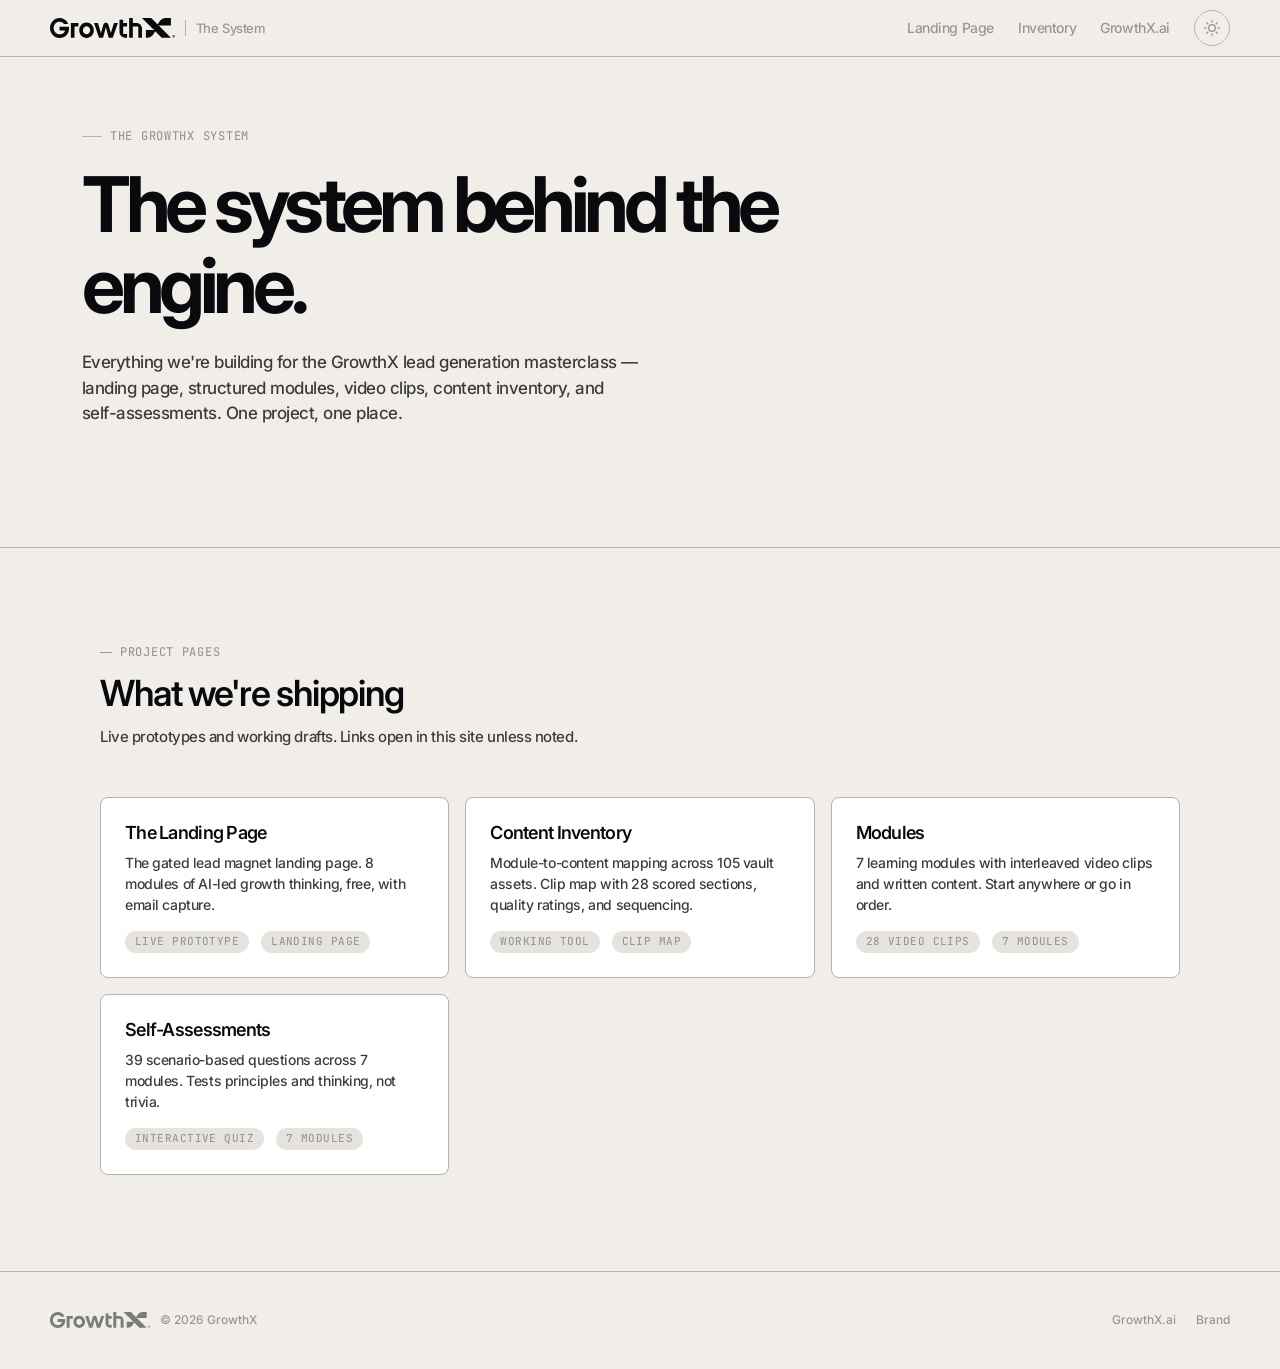
==== index.html @ 7672a111 "Redesign module pages with interleaved video flow, add modules overview - Redesign all 7 module page" ====
<!DOCTYPE html>
<html lang="en">
<head>
<meta charset="UTF-8">
<meta name="viewport" content="width=device-width, initial-scale=1.0">
<title>The GrowthX System — Project Hub</title>
<meta name="description" content="Central hub for the GrowthX lead generation masterclass: landing page, content inventory, scripts, assessments, and video clips.">
<link rel="preconnect" href="https://fonts.googleapis.com">
<link rel="preconnect" href="https://fonts.gstatic.com" crossorigin>
<link href="https://fonts.googleapis.com/css2?family=Inter:ital,opsz,wght@0,14..32,400..680;1,14..32,400..680&family=JetBrains+Mono:wght@400;500&display=swap" rel="stylesheet">
<link rel="stylesheet" href="shared.css">
<script src="theme.js"></script>
<style>:root { --font-mono: 'JetBrains Mono', 'SF Mono', ui-monospace, monospace; }</style>
</head>
<body>

<nav class="site-nav" aria-label="Primary">
  <div class="nav-inner">
    <a href="index.html" class="nav-logo" aria-current="page">
      <img src="assets/growthx-logo-dark.svg" alt="GrowthX" width="120" height="20">
      <span class="nav-logo-divider" aria-hidden="true"></span>
      <span class="nav-logo-label">The System</span>
    </a>
    <div class="nav-links">
      <a href="system/index.html">Landing Page</a>
      <a href="inventory/index.html">Inventory</a>
      <a href="https://growthx.ai" target="_blank" rel="noopener noreferrer">GrowthX.ai</a>
      <button class="theme-toggle" aria-label="Toggle dark mode">
        <svg class="icon-sun" width="16" height="16" viewBox="0 0 24 24" fill="none" stroke="currentColor" stroke-width="2" stroke-linecap="round" stroke-linejoin="round"><circle cx="12" cy="12" r="5"/><path d="M12 1v2M12 21v2M4.22 4.22l1.42 1.42M18.36 18.36l1.42 1.42M1 12h2M21 12h2M4.22 19.78l1.42-1.42M18.36 5.64l1.42-1.42"/></svg>
        <svg class="icon-moon" width="16" height="16" viewBox="0 0 24 24" fill="none" stroke="currentColor" stroke-width="2" stroke-linecap="round" stroke-linejoin="round"><path d="M21 12.79A9 9 0 1 1 11.21 3 7 7 0 0 0 21 12.79z"/></svg>
      </button>
    </div>
  </div>
</nav>

<header class="hero">
  <p class="hero-label reveal">The GrowthX System</p>
  <h1 class="reveal reveal-d1">The system behind the engine.</h1>
  <p class="hero-desc reveal reveal-d2">Everything we're building for the GrowthX lead generation masterclass — landing page, structured modules, video clips, content inventory, and self-assessments. One project, one place.</p>
</header>

<section class="section">
  <div class="section-inner">
    <p class="section-label reveal">Project pages</p>
    <h2 class="section-title reveal reveal-d1">What we're shipping</h2>
    <p class="section-desc reveal reveal-d2">Live prototypes and working drafts. Links open in this site unless noted.</p>

    <div class="content-grid">
      <a href="system/index.html" class="card reveal reveal-d1">
        <div class="card-body">
          <div class="card-title">The Landing Page</div>
          <p class="card-desc">The gated lead magnet landing page. 8 modules of AI-led growth thinking, free, with email capture.</p>
          <div class="card-meta">
            <span class="card-tag">Live Prototype</span>
            <span class="card-tag">Landing Page</span>
          </div>
        </div>
      </a>

      <a href="inventory/index.html" class="card reveal reveal-d2">
        <div class="card-body">
          <div class="card-title">Content Inventory</div>
          <p class="card-desc">Module-to-content mapping across 105 vault assets. Clip map with 28 scored sections, quality ratings, and sequencing.</p>
          <div class="card-meta">
            <span class="card-tag">Working Tool</span>
            <span class="card-tag">Clip Map</span>
          </div>
        </div>
      </a>

      <a href="modules/index.html" class="card reveal reveal-d3">
        <div class="card-body">
          <div class="card-title">Modules</div>
          <p class="card-desc">7 learning modules with interleaved video clips and written content. Start anywhere or go in order.</p>
          <div class="card-meta">
            <span class="card-tag">28 Video Clips</span>
            <span class="card-tag">7 Modules</span>
          </div>
        </div>
      </a>

      <a href="assessments/index.html" class="card reveal">
        <div class="card-body">
          <div class="card-title">Self-Assessments</div>
          <p class="card-desc">39 scenario-based questions across 7 modules. Tests principles and thinking, not trivia.</p>
          <div class="card-meta">
            <span class="card-tag">Interactive Quiz</span>
            <span class="card-tag">7 Modules</span>
          </div>
        </div>
      </a>
    </div>
  </div>
</section>

<footer class="site-footer">
  <div class="footer-inner">
    <div class="footer-brand">
      <img src="assets/growthx-logo-dark.svg" alt="GrowthX" width="100" height="16">
      <span>© 2026 GrowthX</span>
    </div>
    <div class="footer-links">
      <a href="https://growthx.ai" target="_blank" rel="noopener noreferrer">GrowthX.ai</a>
      <a href="https://growthx.ai/brand" target="_blank" rel="noopener noreferrer">Brand</a>
    </div>
  </div>
</footer>

<script>
(function () {
  var nodes = document.querySelectorAll('.reveal');
  if (!window.IntersectionObserver) {
    nodes.forEach(function (el) { el.classList.add('visible'); });
    return;
  }
  var io = new IntersectionObserver(function (entries) {
    entries.forEach(function (entry) {
      if (!entry.isIntersecting) return;
      entry.target.classList.add('visible');
      io.unobserve(entry.target);
    });
  }, { root: null, rootMargin: '0px 0px -48px 0px', threshold: 0.08 });
  nodes.forEach(function (el) { io.observe(el); });
})();
</script>
</body>
</html>
---- shared.css ----
/*
 * GrowthX Content Hub — Design System
 *
 * Built from the official GrowthX brand guidelines at growthx.ai/brand.
 * Primary typeface: Messina Sans (Inter as web fallback).
 * Palette: Burrito Beige (#F1EEE9), Metal Black (#080A0D), Karl the Fog (#E6E3DE).
 */

:root {
  /* ── Brand Palette ── */
  --background: #F1EEE9;
  --foreground: #080A0D;
  --secondary: #E6E3DE;
  --pink: #FFC3D6;
  --yellow: #FFE57B;
  --card: #FFFFFF;
  --muted: #959595;
  --border: #B3B3B3;
  --border-subtle: #D4D1CC;

  /* ── Semantic ── */
  --text-primary: var(--foreground);
  --text-secondary: #3a3a3a;
  --text-muted: var(--muted);
  --surface: var(--card);
  --surface-raised: var(--secondary);
  --clip-surface: #E6E3DE;

  /* ── Typography ── */
  --font-sans: 'Inter', -apple-system, BlinkMacSystemFont, 'Segoe UI', sans-serif;
  --font-mono: 'Geist Mono', 'JetBrains Mono', 'SF Mono', monospace;

  /* ── Spacing ── */
  --max-width: 1180px;
  --content-normal: 1080px;
  --content-inset: 720px;

  /* ── Radius ── */
  --radius: 8px;
  --radius-md: 6px;
  --radius-sm: 4px;
  --radius-pill: 60px;

  /* ── Shadows (use sparingly per brand guide) ── */
  --shadow-sm: 0 1px 2px 0 rgb(0 0 0 / 0.05);
  --shadow: 0 1px 3px 0 rgb(0 0 0 / 0.1);
}

/* ── Dark mode ── */
[data-theme="dark"] {
  --background: #080A0D;
  --foreground: #F1EEE9;
  --secondary: #1a1a1f;
  --clip-surface: #26262e;
  --card: #111114;
  --muted: #6b6b6b;
  --border: #2a2a2e;
  --border-subtle: #222226;
  --text-primary: #F1EEE9;
  --text-secondary: #b0ada8;
  --text-muted: #6b6b6b;
  --surface: #111114;
  --surface-raised: #1a1a1f;
}

[data-theme="dark"] .site-nav {
  background: rgba(8, 10, 13, 0.88);
}

[data-theme="dark"] .nav-logo img {
  filter: invert(1);
}

[data-theme="dark"] .footer-brand img {
  filter: invert(1);
}

/* ── Theme toggle ── */
.theme-toggle {
  background: none;
  border: 1px solid var(--border);
  border-radius: var(--radius-pill);
  width: 36px;
  height: 36px;
  display: flex;
  align-items: center;
  justify-content: center;
  cursor: pointer;
  color: var(--text-muted);
  transition: color 0.2s, border-color 0.2s;
  flex-shrink: 0;
  padding: 0;
}

.theme-toggle:hover {
  color: var(--text-primary);
  border-color: var(--text-muted);
}

.theme-toggle .icon-sun,
.theme-toggle .icon-moon { display: none; }

.theme-toggle .icon-sun { display: block; }
[data-theme="dark"] .theme-toggle .icon-sun { display: none; }
[data-theme="dark"] .theme-toggle .icon-moon { display: block; }

* { margin: 0; padding: 0; box-sizing: border-box; }
html { scroll-behavior: smooth; }

@media (prefers-reduced-motion: reduce) {
  *, *::before, *::after {
    animation-duration: 0.01ms !important;
    transition-duration: 0.01ms !important;
  }
}

body {
  font-family: var(--font-sans);
  background: var(--background);
  color: var(--text-primary);
  line-height: 1.4;
  font-weight: 480;
  -webkit-font-smoothing: antialiased;
  -moz-osx-font-smoothing: grayscale;
  overflow-x: hidden;
}

/* ── NAVIGATION ── */
.site-nav {
  position: fixed;
  top: 0; left: 0; right: 0;
  z-index: 100;
  padding: 0 clamp(16px, 4vw, 32px);
  background: rgba(241, 238, 233, 0.88);
  backdrop-filter: blur(20px) saturate(1.3);
  -webkit-backdrop-filter: blur(20px) saturate(1.3);
  border-bottom: 1px solid var(--border);
  transition: background 0.3s, border-color 0.3s;
}

.nav-inner {
  max-width: var(--max-width);
  margin: 0 auto;
  display: flex;
  align-items: center;
  justify-content: space-between;
  height: 56px;
}

.nav-logo {
  display: flex;
  align-items: center;
  gap: 10px;
  text-decoration: none;
  color: var(--foreground);
}

.nav-logo img {
  height: 20px;
  width: auto;
  display: block;
}

.nav-logo-divider {
  width: 1px;
  height: 16px;
  background: var(--border);
}

.nav-logo-label {
  font-size: 13px;
  font-weight: 480;
  color: var(--text-muted);
  letter-spacing: -0.03em;
}

.nav-links {
  display: flex;
  align-items: center;
  gap: 24px;
}

.nav-links a {
  font-size: 14px;
  font-weight: 480;
  color: var(--text-muted);
  text-decoration: none;
  letter-spacing: -0.03em;
  transition: color 0.2s;
}

.nav-links a:hover,
.nav-links a.active {
  color: var(--text-primary);
}

/* ── HERO ── */
.hero {
  padding: 120px clamp(16px, 4vw, 32px) 80px;
  max-width: var(--max-width);
  margin: 0 auto;
}

.hero-label {
  font-family: var(--font-mono);
  font-size: 12px;
  font-weight: 450;
  letter-spacing: 0.06em;
  text-transform: uppercase;
  color: var(--text-muted);
  margin-bottom: 20px;
  display: inline-flex;
  align-items: center;
  gap: 8px;
}

.hero-label::before {
  content: '';
  width: 20px;
  height: 1px;
  background: var(--border);
}

.hero h1 {
  font-size: clamp(36px, 6vw, 78px);
  font-weight: 680;
  line-height: 1.05;
  letter-spacing: -0.07em;
  color: var(--text-primary);
  max-width: 800px;
  margin-bottom: 24px;
}

.hero-desc {
  font-size: 17px;
  font-weight: 480;
  color: var(--text-secondary);
  max-width: 560px;
  line-height: 1.5;
  letter-spacing: -0.03em;
  margin-bottom: 40px;
}

/* ── SECTIONS ── */
.section {
  padding: clamp(48px, 8vw, 96px) clamp(16px, 4vw, 32px);
  border-top: 1px solid var(--border);
}

.section-inner {
  max-width: var(--content-normal);
  margin: 0 auto;
}

.section-label {
  font-family: var(--font-mono);
  font-size: 12px;
  font-weight: 450;
  letter-spacing: 0.06em;
  text-transform: uppercase;
  color: var(--text-muted);
  margin-bottom: 12px;
  display: flex;
  align-items: center;
  gap: 8px;
}

.section-label::before {
  content: '';
  width: 12px;
  height: 1px;
  background: var(--text-muted);
}

.section-title {
  font-size: clamp(26px, 3.5vw, 36px);
  font-weight: 580;
  letter-spacing: -0.04em;
  line-height: 1.167;
  margin-bottom: 12px;
}

.section-desc {
  font-size: 15px;
  font-weight: 480;
  color: var(--text-secondary);
  max-width: 520px;
  line-height: 1.5;
  letter-spacing: -0.03em;
  margin-bottom: 48px;
}

/* ── CARDS ── */
.card {
  background: var(--surface);
  border: 1px solid var(--border);
  border-radius: var(--radius);
  overflow: hidden;
  transition: box-shadow 0.3s cubic-bezier(0.22, 1, 0.36, 1),
              border-color 0.3s;
}

.card:hover {
  box-shadow: var(--shadow);
  border-color: var(--text-muted);
}

.card-body {
  padding: 24px;
}

.card-title {
  font-size: 18px;
  font-weight: 580;
  letter-spacing: -0.04em;
  line-height: 1.25;
  margin-bottom: 8px;
}

.card-desc {
  font-size: 14px;
  font-weight: 480;
  color: var(--text-secondary);
  line-height: 1.5;
  letter-spacing: -0.03em;
}

.card-meta {
  display: flex;
  align-items: center;
  gap: 12px;
  margin-top: 16px;
}

.card-tag {
  font-family: var(--font-mono);
  font-size: 11px;
  font-weight: 450;
  letter-spacing: 0.04em;
  text-transform: uppercase;
  color: var(--text-muted);
  background: var(--secondary);
  padding: 3px 10px;
  border-radius: var(--radius-pill);
}

/* ── CONTENT GRID ── */
.content-grid {
  display: grid;
  grid-template-columns: repeat(auto-fill, minmax(340px, 1fr));
  gap: 16px;
}

.content-grid a {
  text-decoration: none;
  color: inherit;
}

/* ── FEATURE CARD (large, hero-like) ── */
.feature-card {
  display: grid;
  grid-template-columns: 1fr 1fr;
  background: var(--surface);
  border: 1px solid var(--border);
  border-radius: var(--radius);
  overflow: hidden;
  transition: box-shadow 0.3s cubic-bezier(0.22, 1, 0.36, 1);
}

.feature-card:hover {
  box-shadow: var(--shadow);
}

.feature-card-visual {
  background: var(--foreground);
  min-height: 280px;
  position: relative;
  display: flex;
  align-items: center;
  justify-content: center;
  overflow: hidden;
}

.feature-card-visual img,
.feature-card-visual video {
  width: 100%;
  height: 100%;
  object-fit: cover;
  position: absolute;
  inset: 0;
}

.feature-card-body {
  padding: 40px 36px;
  display: flex;
  flex-direction: column;
  justify-content: center;
}

.feature-card-body .card-tag {
  margin-bottom: 16px;
  width: fit-content;
}

.feature-card-body .card-title {
  font-size: 26px;
  font-weight: 580;
  letter-spacing: -0.04em;
  margin-bottom: 12px;
}

.feature-card-body .card-desc {
  margin-bottom: 24px;
}

/* ── VIDEO PLAYER (premium) ── */
.video-player {
  background: var(--foreground);
  border-radius: var(--radius);
  overflow: hidden;
  position: relative;
}

.video-player-header {
  display: flex;
  align-items: center;
  gap: 14px;
  padding: 16px 20px;
  border-bottom: 1px solid rgba(255, 255, 255, 0.08);
}

.video-player-icon {
  width: 36px; height: 36px;
  border-radius: 8px;
  background: rgba(255, 255, 255, 0.08);
  border: 1px solid rgba(255, 255, 255, 0.12);
  display: flex;
  align-items: center;
  justify-content: center;
  flex-shrink: 0;
}

.video-player-icon svg {
  width: 16px; height: 16px;
  fill: rgba(255, 255, 255, 0.6);
}

.video-player-info {
  flex: 1;
  min-width: 0;
}

.video-player-label {
  font-family: var(--font-mono);
  font-size: 10px;
  font-weight: 450;
  letter-spacing: 0.08em;
  text-transform: uppercase;
  color: rgba(255, 255, 255, 0.35);
  margin-bottom: 2px;
}

.video-player-title {
  font-size: 14px;
  font-weight: 580;
  color: #F1EEE9;
  letter-spacing: -0.03em;
  white-space: nowrap;
  overflow: hidden;
  text-overflow: ellipsis;
}

.video-player-body {
  position: relative;
  background: #000;
  line-height: 0;
}

.video-player-body video {
  width: 100%;
  display: block;
}

.video-player-controls {
  display: flex;
  align-items: center;
  gap: 12px;
  padding: 12px 20px;
  background: rgba(0, 0, 0, 0.4);
}

.video-player-controls button {
  background: none;
  border: none;
  cursor: pointer;
  padding: 4px;
  color: rgba(255, 255, 255, 0.6);
  transition: color 0.2s;
}

.video-player-controls button:hover {
  color: #fff;
}

.video-player-controls button svg {
  width: 18px; height: 18px;
  fill: currentColor;
}

.video-progress {
  flex: 1;
  height: 3px;
  background: rgba(255, 255, 255, 0.15);
  border-radius: 2px;
  cursor: pointer;
  position: relative;
}

.video-progress-bar {
  height: 100%;
  background: #F1EEE9;
  border-radius: 2px;
  width: 0%;
  transition: width 0.1s linear;
}

.video-time {
  font-family: var(--font-mono);
  font-size: 11px;
  color: rgba(255, 255, 255, 0.4);
  min-width: 80px;
  text-align: center;
}

/* ── CHAPTER LIST ── */
.chapter-list {
  border-top: 1px solid rgba(255, 255, 255, 0.06);
  padding: 12px 0;
}

.chapter-item {
  display: flex;
  align-items: center;
  gap: 12px;
  padding: 10px 20px;
  cursor: pointer;
  transition: background 0.15s;
}

.chapter-item:hover {
  background: rgba(255, 255, 255, 0.04);
}

.chapter-item.active {
  background: rgba(255, 255, 255, 0.06);
}

.chapter-timestamp {
  font-family: var(--font-mono);
  font-size: 12px;
  color: rgba(255, 255, 255, 0.35);
  min-width: 44px;
}

.chapter-title {
  font-size: 13px;
  font-weight: 480;
  color: rgba(255, 255, 255, 0.7);
  letter-spacing: -0.02em;
}

.chapter-item.active .chapter-title {
  color: #F1EEE9;
}

.chapter-item.active .chapter-timestamp {
  color: var(--pink);
}

/* ── ARTICLE / WRITTEN CONTENT ── */
.article {
  max-width: var(--content-inset);
  margin: 0 auto;
  padding: 0 clamp(16px, 4vw, 32px);
}

.article-header {
  padding: 120px 0 48px;
  border-bottom: 1px solid var(--border);
  margin-bottom: 48px;
}

.article-header .card-tag {
  margin-bottom: 16px;
}

.article-header h1 {
  font-size: clamp(28px, 4vw, 42px);
  font-weight: 680;
  letter-spacing: -0.05em;
  line-height: 1.1;
  margin-bottom: 16px;
}

.article-header .article-subtitle {
  font-size: 17px;
  font-weight: 480;
  color: var(--text-secondary);
  line-height: 1.5;
  letter-spacing: -0.03em;
  max-width: 560px;
  margin-bottom: 24px;
}

.article-meta {
  display: flex;
  align-items: center;
  gap: 16px;
  font-size: 13px;
  color: var(--text-muted);
}

.article-meta-divider {
  width: 1px;
  height: 14px;
  background: var(--border);
}

.article-body h2 {
  font-size: 26px;
  font-weight: 580;
  letter-spacing: -0.04em;
  line-height: 1.2;
  margin: 48px 0 16px;
}

.article-body h2:first-child {
  margin-top: 0;
}

.article-body h3 {
  font-size: 18px;
  font-weight: 580;
  letter-spacing: -0.03em;
  line-height: 1.3;
  margin: 36px 0 12px;
}

.article-body p {
  font-size: 16px;
  font-weight: 480;
  color: var(--text-secondary);
  line-height: 1.6;
  letter-spacing: -0.02em;
  margin-bottom: 20px;
}

.article-body a {
  color: var(--text-primary);
  text-decoration: underline;
  text-underline-offset: 3px;
  text-decoration-color: var(--border);
  transition: text-decoration-color 0.2s;
}

.article-body a:hover {
  text-decoration-color: var(--text-primary);
}

.article-body blockquote {
  border-left: 2px solid var(--foreground);
  padding: 16px 24px;
  margin: 28px 0;
  background: var(--secondary);
  border-radius: 0 var(--radius) var(--radius) 0;
}

.article-body blockquote p {
  color: var(--text-primary);
  font-weight: 520;
  font-style: italic;
  margin-bottom: 0;
}

.article-body ul,
.article-body ol {
  margin: 16px 0;
  padding-left: 20px;
}

.article-body li {
  font-size: 16px;
  font-weight: 480;
  color: var(--text-secondary);
  line-height: 1.6;
  letter-spacing: -0.02em;
  margin-bottom: 8px;
}

.article-body li strong {
  color: var(--text-primary);
  font-weight: 580;
}

.article-body code {
  font-family: var(--font-mono);
  font-size: 14px;
  background: var(--secondary);
  padding: 2px 6px;
  border-radius: var(--radius-sm);
}

.article-body hr {
  border: none;
  border-top: 1px solid var(--border);
  margin: 48px 0;
}

.article-body img {
  width: 100%;
  border-radius: var(--radius);
  margin: 28px 0;
}

.article-body .embed-wrap {
  position: relative;
  padding-bottom: 56.25%;
  height: 0;
  overflow: hidden;
  border-radius: var(--radius);
  margin: 28px 0;
  background: var(--foreground);
}

.article-body .embed-wrap iframe,
.article-body .embed-wrap video {
  position: absolute;
  top: 0; left: 0;
  width: 100%;
  height: 100%;
  border: none;
}

/* ── INLINE CLIP (embedded in articles) ── */
.inline-clip {
  margin: 32px 0;
  border-radius: var(--radius);
  overflow: hidden;
  background: var(--clip-surface);
  border: 1px solid var(--border);
}

.inline-clip-header {
  display: flex;
  align-items: center;
  gap: 10px;
  padding: 12px 16px;
}

.inline-clip-badge {
  font-family: var(--font-mono);
  font-size: 9px;
  font-weight: 500;
  letter-spacing: 0.08em;
  text-transform: uppercase;
  color: #b8922f;
  background: rgba(184, 146, 47, 0.1);
  padding: 3px 8px;
  border-radius: var(--radius-pill);
}

.inline-clip-title {
  font-size: 13px;
  font-weight: 520;
  color: var(--text-primary);
  letter-spacing: -0.02em;
}

.inline-clip video {
  width: 100%;
  display: block;
}

.inline-clip-caption {
  padding: 10px 16px;
  font-size: 13px;
  font-weight: 480;
  color: var(--text-secondary);
  letter-spacing: -0.02em;
  font-style: italic;
}

/* ── BUTTONS ── */
.btn {
  display: inline-flex;
  align-items: center;
  gap: 8px;
  font-family: var(--font-sans);
  font-size: 14px;
  font-weight: 520;
  letter-spacing: -0.03em;
  text-decoration: none;
  border: none;
  cursor: pointer;
  transition: all 0.2s cubic-bezier(0.22, 1, 0.36, 1);
}

.btn-primary {
  background: var(--foreground);
  color: var(--background);
  padding: 12px 24px;
  border-radius: var(--radius-pill);
}

.btn-primary:hover {
  opacity: 0.85;
}

.btn-secondary {
  background: transparent;
  color: var(--text-primary);
  padding: 12px 24px;
  border-radius: var(--radius-pill);
  border: 1px solid var(--border);
}

.btn-secondary:hover {
  border-color: var(--text-primary);
}

.btn-link {
  background: none;
  color: var(--text-primary);
  padding: 0;
  font-weight: 480;
}

.btn-link:hover {
  opacity: 0.7;
}

.btn-link svg {
  transition: transform 0.2s;
}

.btn-link:hover svg {
  transform: translateX(3px);
}

/* ── FOOTER ── */
.site-footer {
  padding: 40px clamp(16px, 4vw, 32px);
  border-top: 1px solid var(--border);
}

.footer-inner {
  max-width: var(--max-width);
  margin: 0 auto;
  display: flex;
  align-items: center;
  justify-content: space-between;
  flex-wrap: wrap;
  gap: 16px;
}

.footer-brand {
  display: flex;
  align-items: center;
  gap: 10px;
}

.footer-brand img {
  height: 16px;
  width: auto;
  opacity: 0.5;
}

.footer-brand span {
  font-size: 12px;
  color: var(--text-muted);
}

.footer-links {
  display: flex;
  gap: 20px;
}

.footer-links a {
  font-size: 12px;
  color: var(--text-muted);
  text-decoration: none;
  transition: color 0.2s;
}

.footer-links a:hover {
  color: var(--text-primary);
}

/* ── REVEAL ANIMATION ── */
.reveal {
  opacity: 0;
  transform: translateY(16px);
  transition: opacity 0.6s cubic-bezier(0.22, 1, 0.36, 1),
              transform 0.6s cubic-bezier(0.22, 1, 0.36, 1);
}

.reveal.visible {
  opacity: 1;
  transform: translateY(0);
}

.reveal-d1 { transition-delay: 0.08s; }
.reveal-d2 { transition-delay: 0.16s; }
.reveal-d3 { transition-delay: 0.24s; }

/* ── RESPONSIVE ── */
@media (max-width: 768px) {
  .nav-links { gap: 16px; }
  .nav-links a { font-size: 13px; }
  .nav-logo-label { display: none; }
  .nav-logo-divider { display: none; }

  .hero { padding: 100px 16px 56px; }

  .content-grid { grid-template-columns: 1fr; }

  .feature-card { grid-template-columns: 1fr; }
  .feature-card-visual { min-height: 200px; }
  .feature-card-body { padding: 24px; }
  .feature-card-body .card-title { font-size: 20px; }

  .video-player-title { white-space: normal; }

  .article-header { padding: 100px 0 36px; }

  .footer-inner {
    flex-direction: column;
    text-align: center;
  }
  .footer-links { flex-wrap: wrap; justify-content: center; }
}

@media (max-width: 480px) {
  .hero h1 { letter-spacing: -0.04em; }
  .section { padding: 40px 16px; }
  .section-title { letter-spacing: -0.03em; }
  .feature-card-body { padding: 20px; }
  .card-body { padding: 20px; }
}
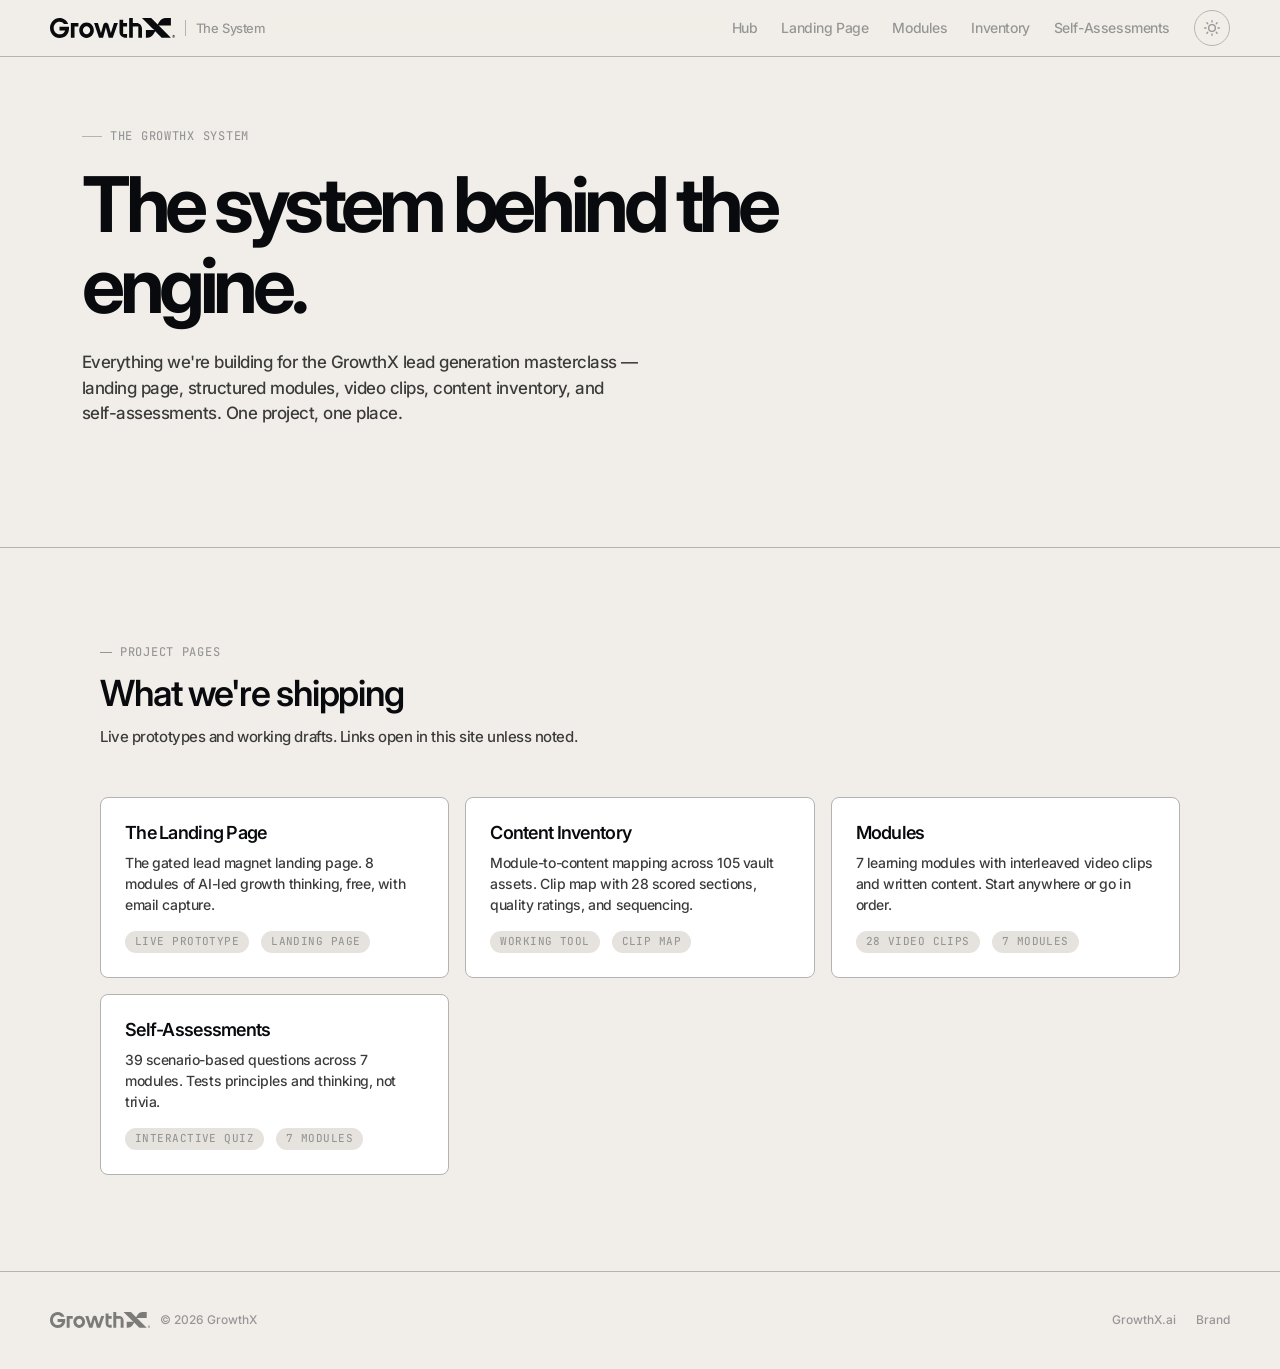
==== commit 067b8f72: "Standardize global nav across all 12 pages Every page now shows the same five nav links: Hub, Landin" ====
--- a/index.html
+++ b/index.html
@@ -5,6 +5,15 @@
 <meta name="viewport" content="width=device-width, initial-scale=1.0">
 <title>The GrowthX System — Project Hub</title>
 <meta name="description" content="Central hub for the GrowthX lead generation masterclass: landing page, content inventory, scripts, assessments, and video clips.">
+<link rel="icon" type="image/svg+xml" href="assets/favicon.svg">
+<meta property="og:title" content="The GrowthX System — Project Hub">
+<meta property="og:description" content="7 modules that teach the mental models, frameworks, and first principles behind AI-led growth.">
+<meta property="og:image" content="https://pub-0ecfe34e9a4a41dfa8a92bb569890cbe.r2.dev/assets/og-image.png">
+<meta property="og:type" content="website">
+<meta name="twitter:card" content="summary_large_image">
+<meta name="twitter:title" content="The GrowthX System">
+<meta name="twitter:description" content="7 modules that teach the mental models, frameworks, and first principles behind AI-led growth.">
+<meta name="twitter:image" content="https://pub-0ecfe34e9a4a41dfa8a92bb569890cbe.r2.dev/assets/og-image.png">
 <link rel="preconnect" href="https://fonts.googleapis.com">
 <link rel="preconnect" href="https://fonts.gstatic.com" crossorigin>
 <link href="https://fonts.googleapis.com/css2?family=Inter:ital,opsz,wght@0,14..32,400..680;1,14..32,400..680&family=JetBrains+Mono:wght@400;500&display=swap" rel="stylesheet">
@@ -22,9 +31,11 @@
       <span class="nav-logo-label">The System</span>
     </a>
     <div class="nav-links">
+      <a href="index.html">Hub</a>
       <a href="system/index.html">Landing Page</a>
+      <a href="modules/index.html">Modules</a>
       <a href="inventory/index.html">Inventory</a>
-      <a href="https://growthx.ai" target="_blank" rel="noopener noreferrer">GrowthX.ai</a>
+      <a href="assessments/index.html">Self-Assessments</a>
       <button class="theme-toggle" aria-label="Toggle dark mode">
         <svg class="icon-sun" width="16" height="16" viewBox="0 0 24 24" fill="none" stroke="currentColor" stroke-width="2" stroke-linecap="round" stroke-linejoin="round"><circle cx="12" cy="12" r="5"/><path d="M12 1v2M12 21v2M4.22 4.22l1.42 1.42M18.36 18.36l1.42 1.42M1 12h2M21 12h2M4.22 19.78l1.42-1.42M18.36 5.64l1.42-1.42"/></svg>
         <svg class="icon-moon" width="16" height="16" viewBox="0 0 24 24" fill="none" stroke="currentColor" stroke-width="2" stroke-linecap="round" stroke-linejoin="round"><path d="M21 12.79A9 9 0 1 1 11.21 3 7 7 0 0 0 21 12.79z"/></svg>
--- a/shared.css
+++ b/shared.css
@@ -790,6 +790,53 @@
   font-style: italic;
 }
 
+/* ── MERMAID DIAGRAMS ── */
+.mermaid-wrap {
+  margin: 36px 0;
+  padding: 28px 24px;
+  background: var(--clip-surface);
+  border: 1px solid var(--border);
+  border-radius: var(--radius);
+  overflow-x: auto;
+}
+
+.mermaid-wrap .mermaid {
+  display: flex;
+  justify-content: center;
+}
+
+.mermaid-wrap .mermaid svg {
+  max-width: 100%;
+  height: auto;
+}
+
+.mermaid-wrap .mermaid .edgeLabel {
+  font-family: var(--font-mono);
+  font-size: 10px;
+  font-weight: 500;
+  letter-spacing: 0.04em;
+  text-transform: uppercase;
+}
+
+.mermaid-wrap .mermaid .edgeLabel .edgeLabel {
+  background: transparent !important;
+}
+
+.mermaid-wrap .mermaid .edgeLabel rect {
+  fill: transparent !important;
+  stroke: none !important;
+}
+
+.mermaid-label {
+  font-family: var(--font-mono);
+  font-size: 10px;
+  font-weight: 500;
+  letter-spacing: 0.06em;
+  text-transform: uppercase;
+  color: var(--text-muted);
+  margin-bottom: 16px;
+}
+
 /* ── BUTTONS ── */
 .btn {
   display: inline-flex;
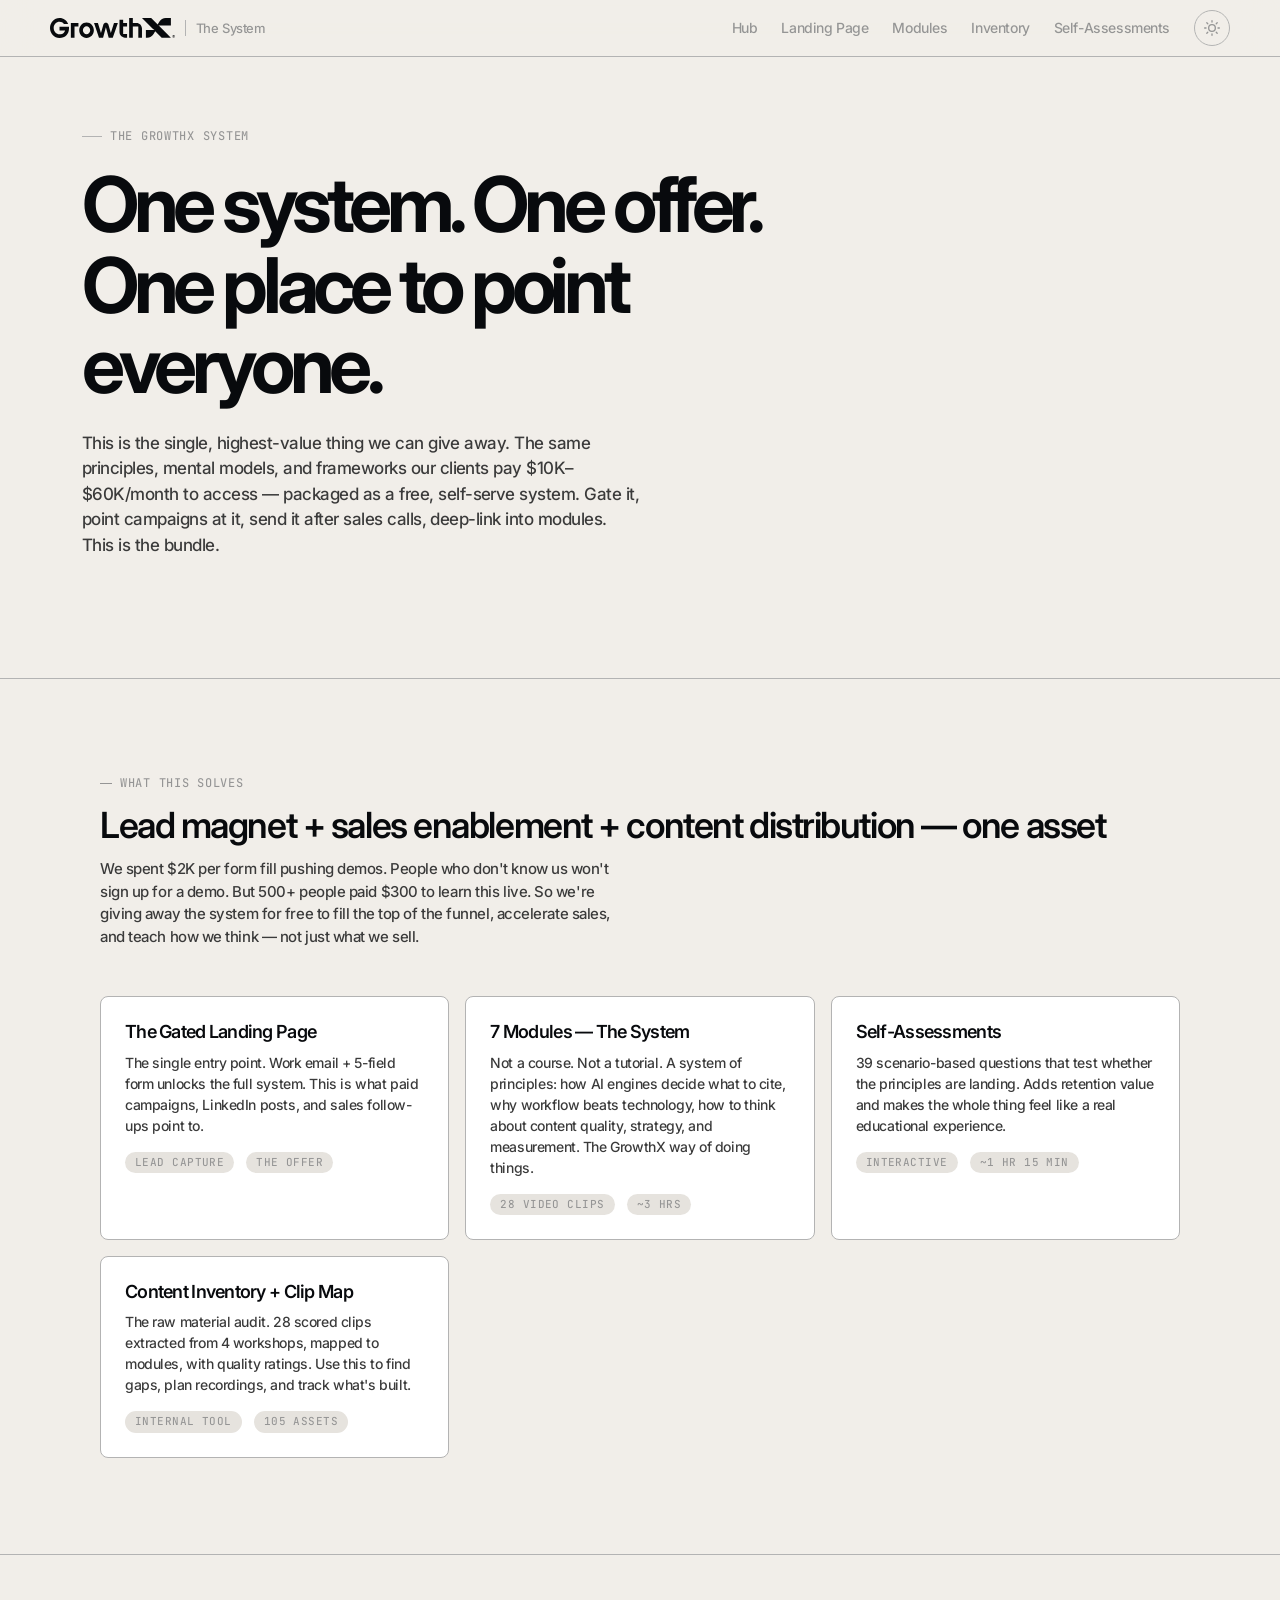
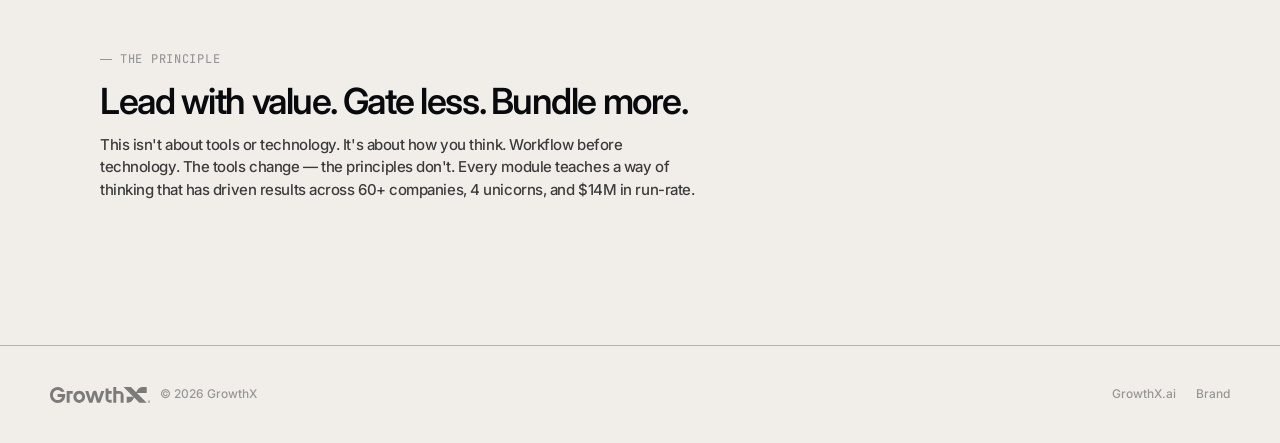
==== commit e6fc82a5: "Rewrite hub page to speak Marcel's language from day one The hub was reading like an internal projec" ====
--- a/index.html
+++ b/index.html
@@ -3,8 +3,8 @@
 <head>
 <meta charset="UTF-8">
 <meta name="viewport" content="width=device-width, initial-scale=1.0">
-<title>The GrowthX System — Project Hub</title>
-<meta name="description" content="Central hub for the GrowthX lead generation masterclass: landing page, content inventory, scripts, assessments, and video clips.">
+<title>The GrowthX System — Hub</title>
+<meta name="description" content="The single highest-value offer we can give away: the same system 60+ companies pay for, packaged free as a lead magnet, sales enablement tool, and content engine.">
 <link rel="icon" type="image/svg+xml" href="assets/favicon.svg">
 <meta property="og:title" content="The GrowthX System — Project Hub">
 <meta property="og:description" content="7 modules that teach the mental models, frameworks, and first principles behind AI-led growth.">
@@ -40,67 +40,93 @@
         <svg class="icon-sun" width="16" height="16" viewBox="0 0 24 24" fill="none" stroke="currentColor" stroke-width="2" stroke-linecap="round" stroke-linejoin="round"><circle cx="12" cy="12" r="5"/><path d="M12 1v2M12 21v2M4.22 4.22l1.42 1.42M18.36 18.36l1.42 1.42M1 12h2M21 12h2M4.22 19.78l1.42-1.42M18.36 5.64l1.42-1.42"/></svg>
         <svg class="icon-moon" width="16" height="16" viewBox="0 0 24 24" fill="none" stroke="currentColor" stroke-width="2" stroke-linecap="round" stroke-linejoin="round"><path d="M21 12.79A9 9 0 1 1 11.21 3 7 7 0 0 0 21 12.79z"/></svg>
       </button>
+      <button class="nav-hamburger" aria-label="Menu">
+        <svg class="icon-menu" viewBox="0 0 24 24"><line x1="3" y1="6" x2="21" y2="6"/><line x1="3" y1="12" x2="21" y2="12"/><line x1="3" y1="18" x2="21" y2="18"/></svg>
+        <svg class="icon-close" viewBox="0 0 24 24"><line x1="18" y1="6" x2="6" y2="18"/><line x1="6" y1="6" x2="18" y2="18"/></svg>
+      </button>
     </div>
   </div>
 </nav>
 
+<div class="nav-overlay" id="navOverlay"></div>
+<div class="nav-drawer" id="navDrawer">
+  <a href="index.html" aria-current="page">Hub</a>
+  <a href="system/index.html">Landing Page</a>
+  <a href="modules/index.html">Modules</a>
+  <a href="inventory/index.html">Inventory</a>
+  <a href="assessments/index.html">Self-Assessments</a>
+  <button class="theme-toggle" aria-label="Toggle dark mode">
+    <svg class="icon-sun" width="16" height="16" viewBox="0 0 24 24" fill="none" stroke="currentColor" stroke-width="2" stroke-linecap="round" stroke-linejoin="round"><circle cx="12" cy="12" r="5"/><path d="M12 1v2M12 21v2M4.22 4.22l1.42 1.42M18.36 18.36l1.42 1.42M1 12h2M21 12h2M4.22 19.78l1.42-1.42M18.36 5.64l1.42-1.42"/></svg>
+    <svg class="icon-moon" width="16" height="16" viewBox="0 0 24 24" fill="none" stroke="currentColor" stroke-width="2" stroke-linecap="round" stroke-linejoin="round"><path d="M21 12.79A9 9 0 1 1 11.21 3 7 7 0 0 0 21 12.79z"/></svg>
+  </button>
+</div>
+
+
 <header class="hero">
   <p class="hero-label reveal">The GrowthX System</p>
-  <h1 class="reveal reveal-d1">The system behind the engine.</h1>
-  <p class="hero-desc reveal reveal-d2">Everything we're building for the GrowthX lead generation masterclass — landing page, structured modules, video clips, content inventory, and self-assessments. One project, one place.</p>
+  <h1 class="reveal reveal-d1">One system. One offer. One place to point everyone.</h1>
+  <p class="hero-desc reveal reveal-d2">This is the single, highest-value thing we can give away. The same principles, mental models, and frameworks our clients pay $10K–$60K/month to access — packaged as a free, self-serve system. Gate it, point campaigns at it, send it after sales calls, deep-link into modules. This is the bundle.</p>
 </header>
 
 <section class="section">
   <div class="section-inner">
-    <p class="section-label reveal">Project pages</p>
-    <h2 class="section-title reveal reveal-d1">What we're shipping</h2>
-    <p class="section-desc reveal reveal-d2">Live prototypes and working drafts. Links open in this site unless noted.</p>
+    <p class="section-label reveal">What this solves</p>
+    <h2 class="section-title reveal reveal-d1">Lead magnet + sales enablement + content distribution — one asset</h2>
+    <p class="section-desc reveal reveal-d2">We spent $2K per form fill pushing demos. People who don't know us won't sign up for a demo. But 500+ people paid $300 to learn this live. So we're giving away the system for free to fill the top of the funnel, accelerate sales, and teach how we think — not just what we sell.</p>
 
     <div class="content-grid">
       <a href="system/index.html" class="card reveal reveal-d1">
         <div class="card-body">
-          <div class="card-title">The Landing Page</div>
-          <p class="card-desc">The gated lead magnet landing page. 8 modules of AI-led growth thinking, free, with email capture.</p>
+          <div class="card-title">The Gated Landing Page</div>
+          <p class="card-desc">The single entry point. Work email + 5-field form unlocks the full system. This is what paid campaigns, LinkedIn posts, and sales follow-ups point to.</p>
           <div class="card-meta">
-            <span class="card-tag">Live Prototype</span>
-            <span class="card-tag">Landing Page</span>
+            <span class="card-tag">Lead Capture</span>
+            <span class="card-tag">The Offer</span>
           </div>
         </div>
       </a>
 
-      <a href="inventory/index.html" class="card reveal reveal-d2">
+      <a href="modules/index.html" class="card reveal reveal-d2">
         <div class="card-body">
-          <div class="card-title">Content Inventory</div>
-          <p class="card-desc">Module-to-content mapping across 105 vault assets. Clip map with 28 scored sections, quality ratings, and sequencing.</p>
+          <div class="card-title">7 Modules — The System</div>
+          <p class="card-desc">Not a course. Not a tutorial. A system of principles: how AI engines decide what to cite, why workflow beats technology, how to think about content quality, strategy, and measurement. The GrowthX way of doing things.</p>
           <div class="card-meta">
-            <span class="card-tag">Working Tool</span>
-            <span class="card-tag">Clip Map</span>
+            <span class="card-tag">28 Video Clips</span>
+            <span class="card-tag">~3 hrs</span>
           </div>
         </div>
       </a>
 
-      <a href="modules/index.html" class="card reveal reveal-d3">
+      <a href="assessments/index.html" class="card reveal reveal-d3">
         <div class="card-body">
-          <div class="card-title">Modules</div>
-          <p class="card-desc">7 learning modules with interleaved video clips and written content. Start anywhere or go in order.</p>
+          <div class="card-title">Self-Assessments</div>
+          <p class="card-desc">39 scenario-based questions that test whether the principles are landing. Adds retention value and makes the whole thing feel like a real educational experience.</p>
           <div class="card-meta">
-            <span class="card-tag">28 Video Clips</span>
-            <span class="card-tag">7 Modules</span>
+            <span class="card-tag">Interactive</span>
+            <span class="card-tag">~1 hr 15 min</span>
           </div>
         </div>
       </a>
 
-      <a href="assessments/index.html" class="card reveal">
+      <a href="inventory/index.html" class="card reveal">
         <div class="card-body">
-          <div class="card-title">Self-Assessments</div>
-          <p class="card-desc">39 scenario-based questions across 7 modules. Tests principles and thinking, not trivia.</p>
+          <div class="card-title">Content Inventory + Clip Map</div>
+          <p class="card-desc">The raw material audit. 28 scored clips extracted from 4 workshops, mapped to modules, with quality ratings. Use this to find gaps, plan recordings, and track what's built.</p>
           <div class="card-meta">
-            <span class="card-tag">Interactive Quiz</span>
-            <span class="card-tag">7 Modules</span>
+            <span class="card-tag">Internal Tool</span>
+            <span class="card-tag">105 Assets</span>
           </div>
         </div>
       </a>
     </div>
+  </div>
+</section>
+
+<section class="section">
+  <div class="section-inner">
+    <p class="section-label reveal">The principle</p>
+    <h2 class="section-title reveal reveal-d1">Lead with value. Gate less. Bundle more.</h2>
+    <p class="section-desc reveal reveal-d2" style="max-width: 600px;">This isn't about tools or technology. It's about how you think. Workflow before technology. The tools change — the principles don't. Every module teaches a way of thinking that has driven results across 60+ companies, 4 unicorns, and $14M in run-rate.</p>
   </div>
 </section>
 
@@ -134,5 +160,6 @@
   nodes.forEach(function (el) { io.observe(el); });
 })();
 </script>
+<script src="nav.js"></script>
 </body>
 </html>
--- a/shared.css
+++ b/shared.css
@@ -40,6 +40,10 @@
   --radius-md: 6px;
   --radius-sm: 4px;
   --radius-pill: 60px;
+
+  /* ── Accent ── */
+  --accent-gold: #C49A3C;
+  --accent-gold-soft: rgba(196, 154, 60, 0.12);
 
   /* ── Shadows (use sparingly per brand guide) ── */
   --shadow-sm: 0 1px 2px 0 rgb(0 0 0 / 0.05);
@@ -61,6 +65,8 @@
   --text-muted: #6b6b6b;
   --surface: #111114;
   --surface-raised: #1a1a1f;
+  --accent-gold: #d4a843;
+  --accent-gold-soft: rgba(212, 168, 67, 0.12);
 }
 
 [data-theme="dark"] .site-nav {
@@ -763,8 +769,8 @@
   font-weight: 500;
   letter-spacing: 0.08em;
   text-transform: uppercase;
-  color: #b8922f;
-  background: rgba(184, 146, 47, 0.1);
+  color: var(--accent-gold);
+  background: var(--accent-gold-soft);
   padding: 3px 8px;
   border-radius: var(--radius-pill);
 }
@@ -960,12 +966,146 @@
 .reveal-d2 { transition-delay: 0.16s; }
 .reveal-d3 { transition-delay: 0.24s; }
 
+/* ── NAV CLASS ALIASES (module pages use these) ── */
+.nav-divider { width: 1px; height: 16px; background: var(--border); }
+.nav-label { font-size: 13px; font-weight: 480; color: var(--text-muted); letter-spacing: -0.03em; }
+
+/* ── MOBILE HAMBURGER ── */
+.nav-hamburger {
+  display: none;
+  background: none;
+  border: none;
+  cursor: pointer;
+  padding: 6px;
+  color: var(--text-primary);
+  z-index: 102;
+}
+
+.nav-hamburger svg {
+  width: 22px;
+  height: 22px;
+  stroke: currentColor;
+  fill: none;
+  stroke-width: 2;
+  stroke-linecap: round;
+}
+
+.nav-hamburger .icon-close { display: none; }
+.nav-hamburger.open .icon-menu { display: none; }
+.nav-hamburger.open .icon-close { display: block; }
+
+.nav-overlay {
+  display: none;
+  position: fixed;
+  inset: 0;
+  z-index: 99;
+  background: rgba(0, 0, 0, 0.3);
+  backdrop-filter: blur(4px);
+  -webkit-backdrop-filter: blur(4px);
+}
+
+.nav-overlay.open { display: block; }
+
+.nav-drawer {
+  position: fixed;
+  top: 0; right: 0; bottom: 0;
+  width: 280px;
+  max-width: 85vw;
+  z-index: 101;
+  background: var(--background);
+  border-left: 1px solid var(--border);
+  padding: 80px 24px 32px;
+  display: flex;
+  flex-direction: column;
+  gap: 8px;
+  overflow-y: auto;
+  transform: translateX(100%);
+  transition: transform 0.3s cubic-bezier(0.22, 1, 0.36, 1);
+}
+
+.nav-drawer.open {
+  transform: translateX(0);
+}
+
+.nav-drawer a {
+  font-size: 16px;
+  font-weight: 520;
+  color: var(--text-secondary);
+  text-decoration: none;
+  padding: 12px 0;
+  border-bottom: 1px solid var(--border-subtle);
+  transition: color 0.2s;
+  letter-spacing: -0.03em;
+}
+
+.nav-drawer a:hover,
+.nav-drawer a[aria-current="page"] {
+  color: var(--text-primary);
+}
+
+.nav-drawer .theme-toggle {
+  margin-top: 16px;
+  align-self: flex-start;
+}
+
+/* ── PLAY OVERLAY (inline video clips) ── */
+.inline-clip-body {
+  position: relative;
+  cursor: pointer;
+}
+
+.inline-clip-body .play-overlay {
+  position: absolute;
+  inset: 0;
+  display: flex;
+  align-items: center;
+  justify-content: center;
+  background: rgba(0, 0, 0, 0.25);
+  transition: opacity 0.3s;
+  z-index: 1;
+  pointer-events: none;
+}
+
+.inline-clip-body .play-overlay svg {
+  width: 48px;
+  height: 48px;
+  fill: rgba(255, 255, 255, 0.85);
+  filter: drop-shadow(0 2px 8px rgba(0, 0, 0, 0.3));
+  transition: transform 0.2s;
+}
+
+.inline-clip-body:hover .play-overlay svg {
+  transform: scale(1.08);
+}
+
+.inline-clip-body.playing .play-overlay {
+  opacity: 0;
+}
+
+/* ── FOCUS STATES ── */
+:focus-visible {
+  outline: 2px solid var(--accent-gold);
+  outline-offset: 2px;
+}
+
+.btn:focus-visible,
+.theme-toggle:focus-visible {
+  outline: 2px solid var(--accent-gold);
+  outline-offset: 2px;
+}
+
+.nav-links a:focus-visible {
+  outline: 2px solid var(--accent-gold);
+  outline-offset: 4px;
+  border-radius: var(--radius-sm);
+}
+
 /* ── RESPONSIVE ── */
 @media (max-width: 768px) {
-  .nav-links { gap: 16px; }
-  .nav-links a { font-size: 13px; }
-  .nav-logo-label { display: none; }
-  .nav-logo-divider { display: none; }
+  .nav-links a, .nav-links .theme-toggle { display: none; }
+  .nav-hamburger { display: flex; }
+  .nav-logo-label, .nav-logo-divider { display: none; }
+  .nav-divider, .nav-label { display: none; }
 
   .hero { padding: 100px 16px 56px; }
 
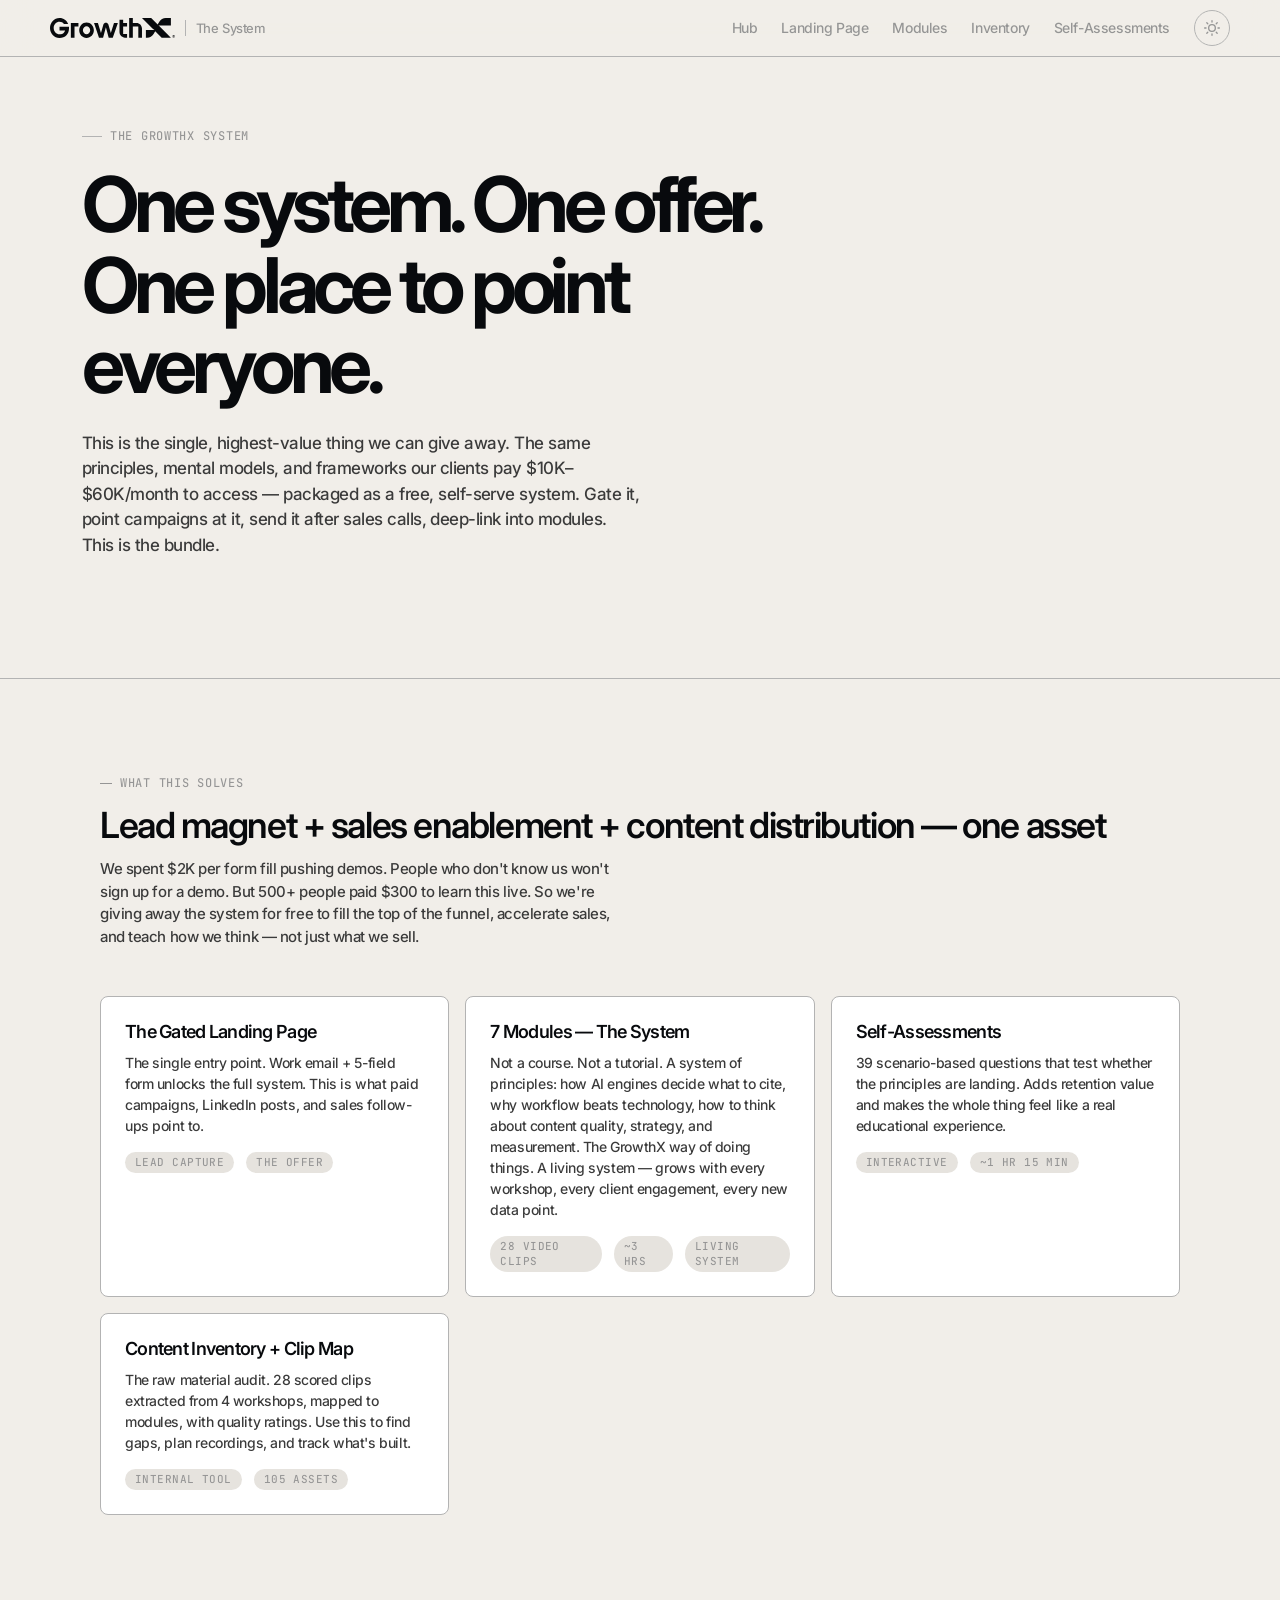
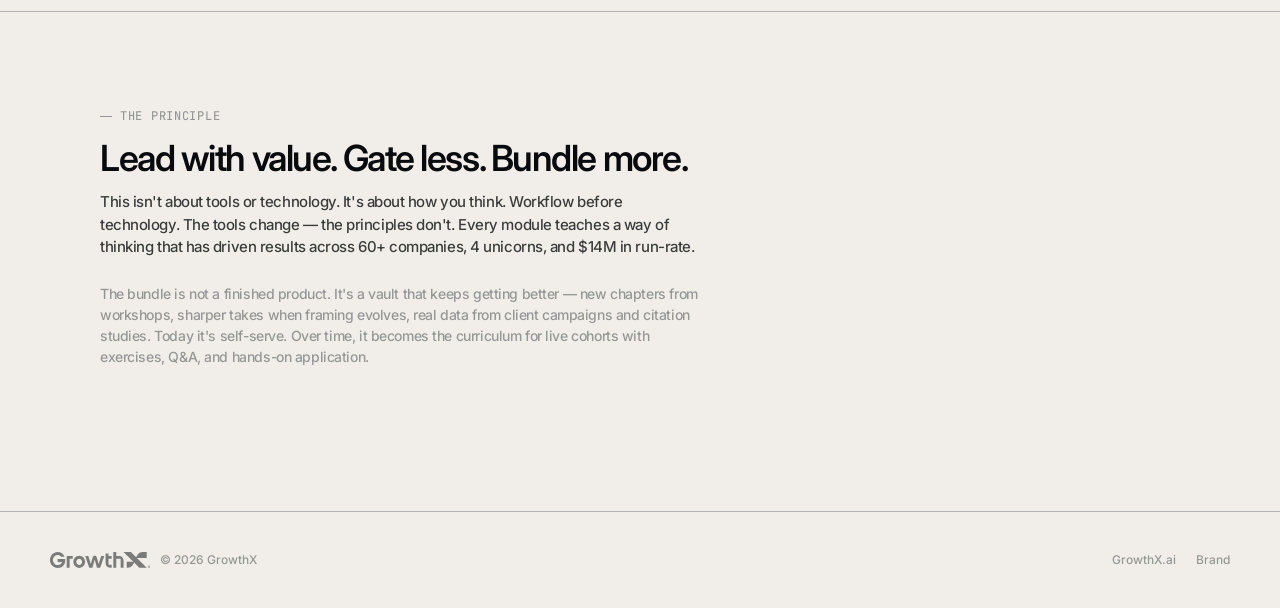
==== commit 2859a8db: "Make clear across hub, modules, and inventory that this is a living system The bundle is not static " ====
--- a/index.html
+++ b/index.html
@@ -89,10 +89,11 @@
       <a href="modules/index.html" class="card reveal reveal-d2">
         <div class="card-body">
           <div class="card-title">7 Modules — The System</div>
-          <p class="card-desc">Not a course. Not a tutorial. A system of principles: how AI engines decide what to cite, why workflow beats technology, how to think about content quality, strategy, and measurement. The GrowthX way of doing things.</p>
+          <p class="card-desc">Not a course. Not a tutorial. A system of principles: how AI engines decide what to cite, why workflow beats technology, how to think about content quality, strategy, and measurement. The GrowthX way of doing things. A living system — grows with every workshop, every client engagement, every new data point.</p>
           <div class="card-meta">
             <span class="card-tag">28 Video Clips</span>
             <span class="card-tag">~3 hrs</span>
+            <span class="card-tag">Living System</span>
           </div>
         </div>
       </a>
@@ -127,6 +128,7 @@
     <p class="section-label reveal">The principle</p>
     <h2 class="section-title reveal reveal-d1">Lead with value. Gate less. Bundle more.</h2>
     <p class="section-desc reveal reveal-d2" style="max-width: 600px;">This isn't about tools or technology. It's about how you think. Workflow before technology. The tools change — the principles don't. Every module teaches a way of thinking that has driven results across 60+ companies, 4 unicorns, and $14M in run-rate.</p>
+    <p class="section-desc reveal reveal-d3" style="max-width: 600px; font-size: 14px; color: var(--text-muted); margin-top: -24px;">The bundle is not a finished product. It's a vault that keeps getting better — new chapters from workshops, sharper takes when framing evolves, real data from client campaigns and citation studies. Today it's self-serve. Over time, it becomes the curriculum for live cohorts with exercises, Q&A, and hands-on application.</p>
   </div>
 </section>
 
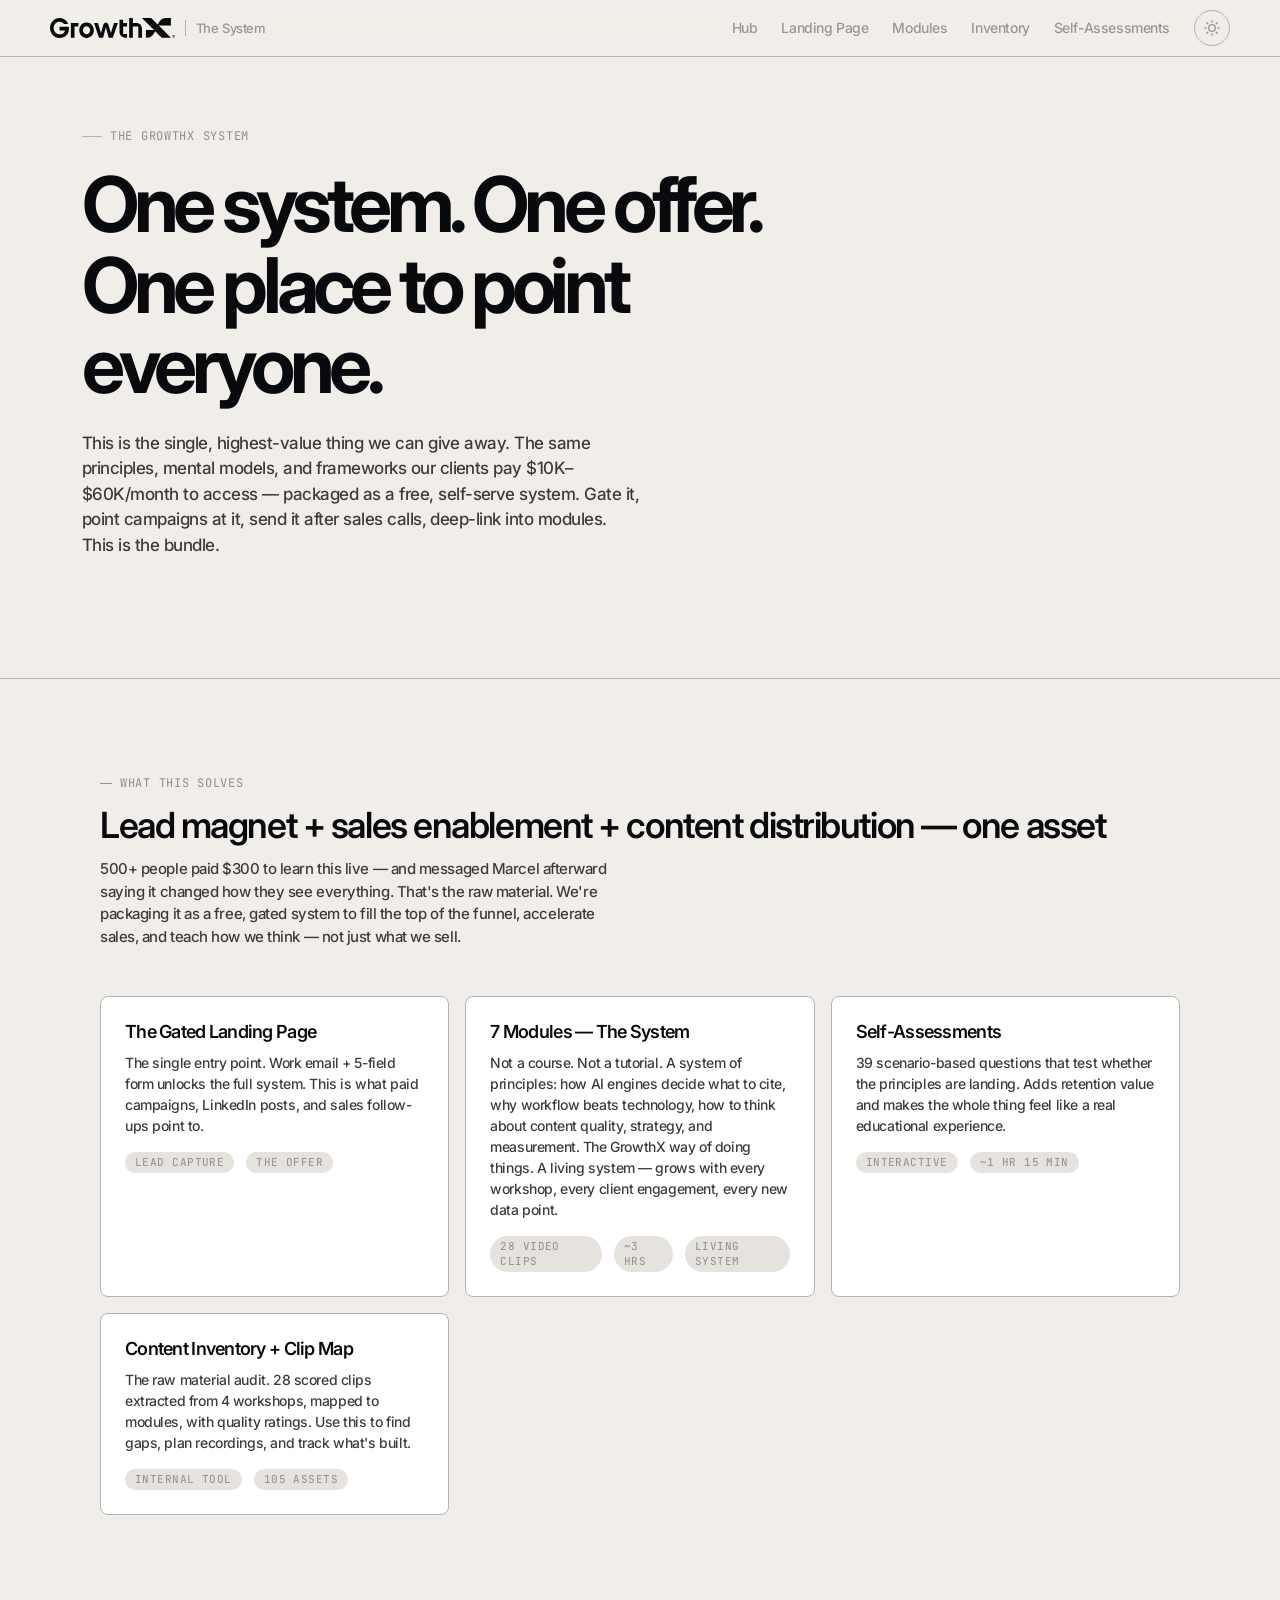
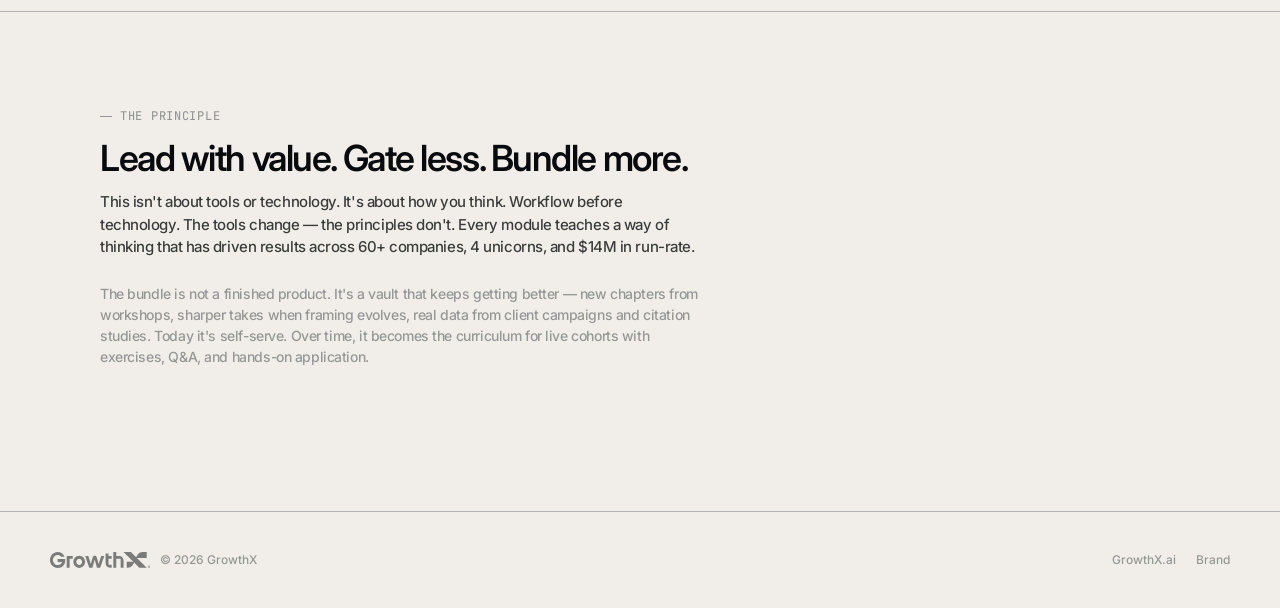
==== commit 63671955: "Reframe hub intro: lead with proven value, drop the ad spend loss Made-with: Cursor" ====
--- a/index.html
+++ b/index.html
@@ -72,7 +72,7 @@
   <div class="section-inner">
     <p class="section-label reveal">What this solves</p>
     <h2 class="section-title reveal reveal-d1">Lead magnet + sales enablement + content distribution — one asset</h2>
-    <p class="section-desc reveal reveal-d2">We spent $2K per form fill pushing demos. People who don't know us won't sign up for a demo. But 500+ people paid $300 to learn this live. So we're giving away the system for free to fill the top of the funnel, accelerate sales, and teach how we think — not just what we sell.</p>
+    <p class="section-desc reveal reveal-d2">500+ people paid $300 to learn this live — and messaged Marcel afterward saying it changed how they see everything. That's the raw material. We're packaging it as a free, gated system to fill the top of the funnel, accelerate sales, and teach how we think — not just what we sell.</p>
 
     <div class="content-grid">
       <a href="system/index.html" class="card reveal reveal-d1">
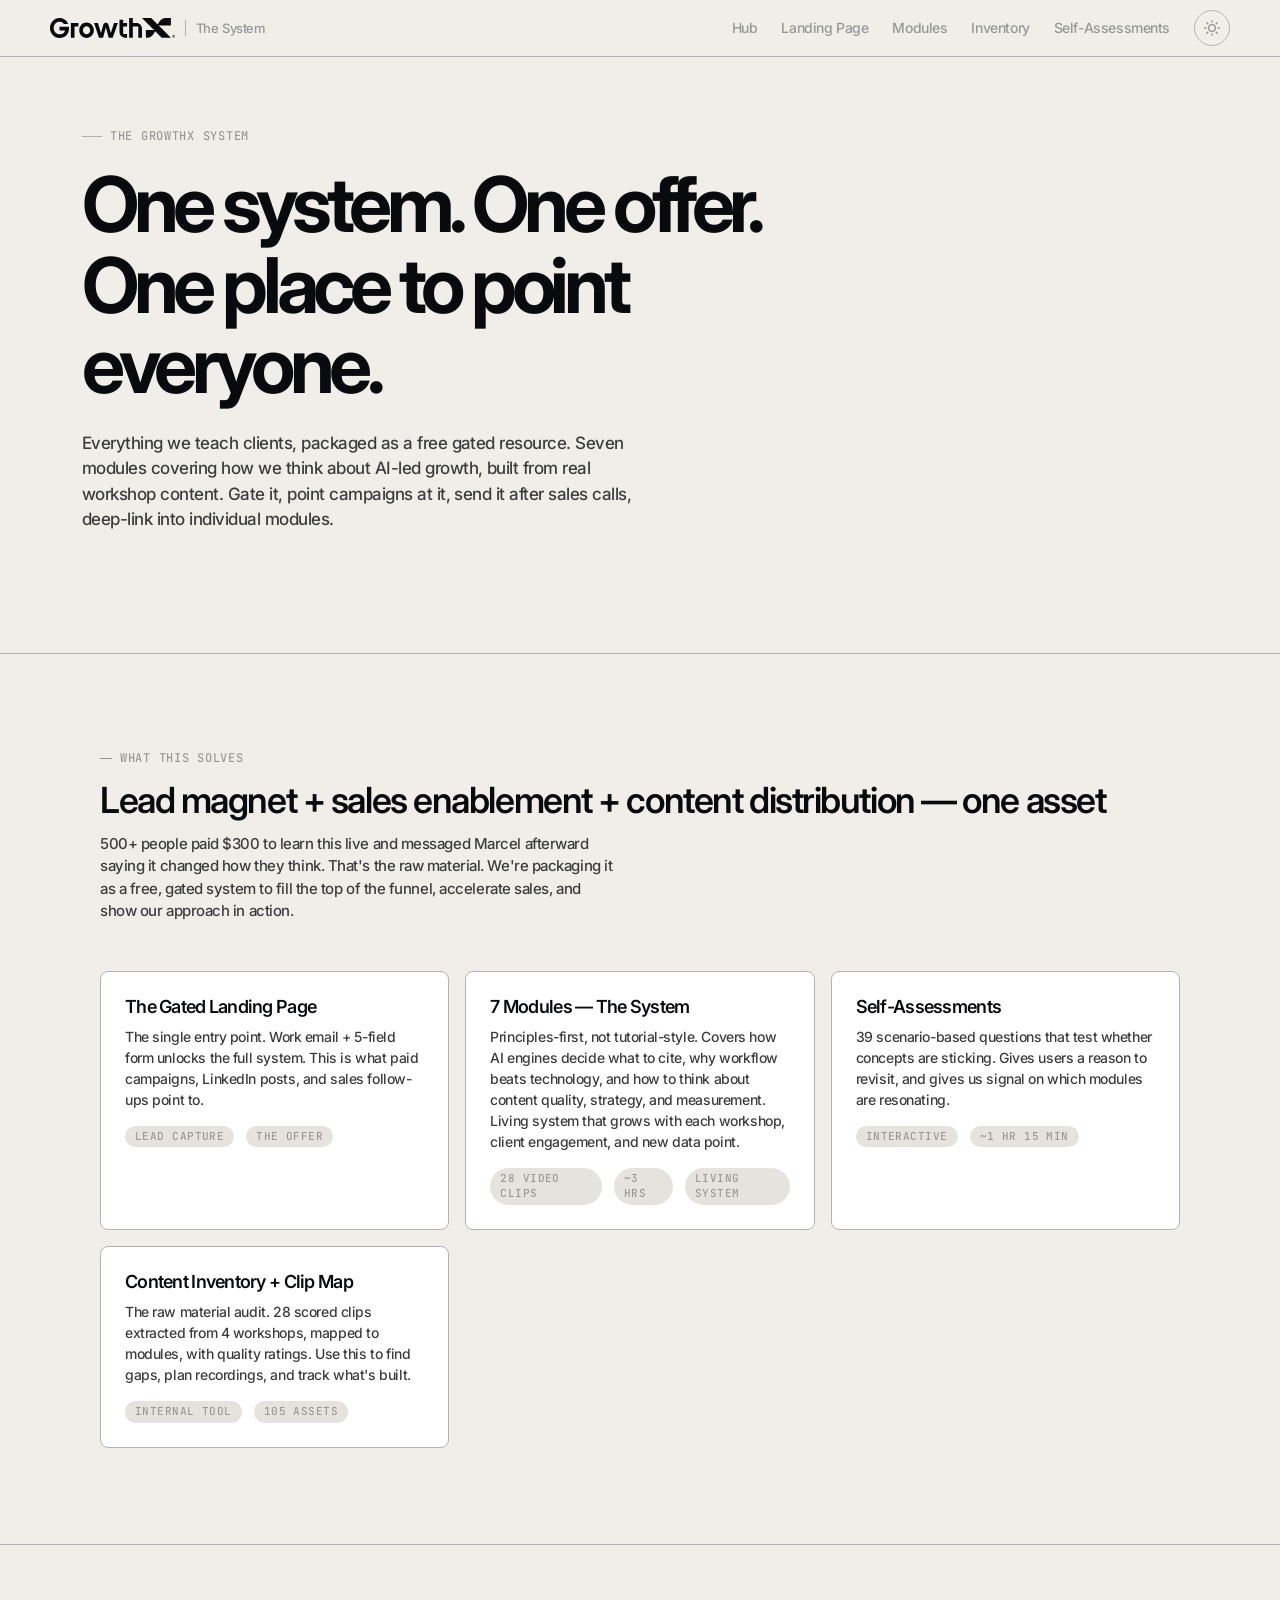
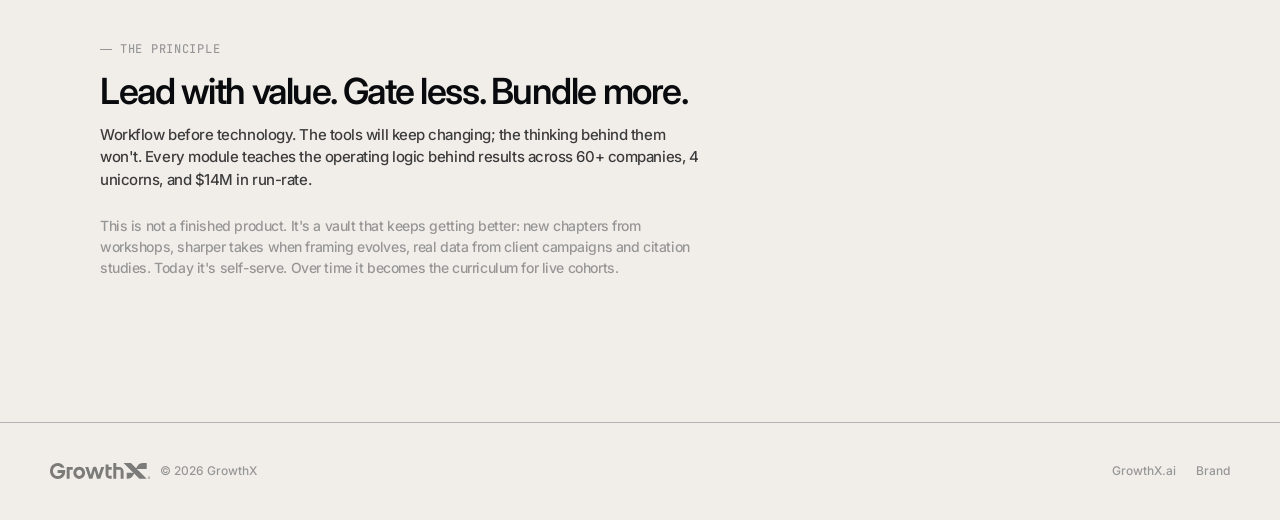
==== commit ada78c5b: "Panzer's Brain editorial pass across all written copy Ran the full 3-phase Panzer's Brain audit (Aud" ====
--- a/index.html
+++ b/index.html
@@ -4,15 +4,15 @@
 <meta charset="UTF-8">
 <meta name="viewport" content="width=device-width, initial-scale=1.0">
 <title>The GrowthX System — Hub</title>
-<meta name="description" content="The single highest-value offer we can give away: the same system 60+ companies pay for, packaged free as a lead magnet, sales enablement tool, and content engine.">
+<meta name="description" content="Internal project hub for the GrowthX System: gated lead magnet, sales enablement resource, and content distribution asset.">
 <link rel="icon" type="image/svg+xml" href="assets/favicon.svg">
 <meta property="og:title" content="The GrowthX System — Project Hub">
-<meta property="og:description" content="7 modules that teach the mental models, frameworks, and first principles behind AI-led growth.">
+<meta property="og:description" content="7 modules on the principles and operating logic behind AI-led growth.">
 <meta property="og:image" content="https://pub-0ecfe34e9a4a41dfa8a92bb569890cbe.r2.dev/assets/og-image.png">
 <meta property="og:type" content="website">
 <meta name="twitter:card" content="summary_large_image">
 <meta name="twitter:title" content="The GrowthX System">
-<meta name="twitter:description" content="7 modules that teach the mental models, frameworks, and first principles behind AI-led growth.">
+<meta name="twitter:description" content="7 modules on the principles and operating logic behind AI-led growth.">
 <meta name="twitter:image" content="https://pub-0ecfe34e9a4a41dfa8a92bb569890cbe.r2.dev/assets/og-image.png">
 <link rel="preconnect" href="https://fonts.googleapis.com">
 <link rel="preconnect" href="https://fonts.gstatic.com" crossorigin>
@@ -65,14 +65,14 @@
 <header class="hero">
   <p class="hero-label reveal">The GrowthX System</p>
   <h1 class="reveal reveal-d1">One system. One offer. One place to point everyone.</h1>
-  <p class="hero-desc reveal reveal-d2">This is the single, highest-value thing we can give away. The same principles, mental models, and frameworks our clients pay $10K–$60K/month to access — packaged as a free, self-serve system. Gate it, point campaigns at it, send it after sales calls, deep-link into modules. This is the bundle.</p>
+  <p class="hero-desc reveal reveal-d2">Everything we teach clients, packaged as a free gated resource. Seven modules covering how we think about AI-led growth, built from real workshop content. Gate it, point campaigns at it, send it after sales calls, deep-link into individual modules.</p>
 </header>
 
 <section class="section">
   <div class="section-inner">
     <p class="section-label reveal">What this solves</p>
     <h2 class="section-title reveal reveal-d1">Lead magnet + sales enablement + content distribution — one asset</h2>
-    <p class="section-desc reveal reveal-d2">500+ people paid $300 to learn this live — and messaged Marcel afterward saying it changed how they see everything. That's the raw material. We're packaging it as a free, gated system to fill the top of the funnel, accelerate sales, and teach how we think — not just what we sell.</p>
+    <p class="section-desc reveal reveal-d2">500+ people paid $300 to learn this live and messaged Marcel afterward saying it changed how they think. That's the raw material. We're packaging it as a free, gated system to fill the top of the funnel, accelerate sales, and show our approach in action.</p>
 
     <div class="content-grid">
       <a href="system/index.html" class="card reveal reveal-d1">
@@ -89,7 +89,7 @@
       <a href="modules/index.html" class="card reveal reveal-d2">
         <div class="card-body">
           <div class="card-title">7 Modules — The System</div>
-          <p class="card-desc">Not a course. Not a tutorial. A system of principles: how AI engines decide what to cite, why workflow beats technology, how to think about content quality, strategy, and measurement. The GrowthX way of doing things. A living system — grows with every workshop, every client engagement, every new data point.</p>
+          <p class="card-desc">Principles-first, not tutorial-style. Covers how AI engines decide what to cite, why workflow beats technology, and how to think about content quality, strategy, and measurement. Living system that grows with each workshop, client engagement, and new data point.</p>
           <div class="card-meta">
             <span class="card-tag">28 Video Clips</span>
             <span class="card-tag">~3 hrs</span>
@@ -101,7 +101,7 @@
       <a href="assessments/index.html" class="card reveal reveal-d3">
         <div class="card-body">
           <div class="card-title">Self-Assessments</div>
-          <p class="card-desc">39 scenario-based questions that test whether the principles are landing. Adds retention value and makes the whole thing feel like a real educational experience.</p>
+          <p class="card-desc">39 scenario-based questions that test whether concepts are sticking. Gives users a reason to revisit, and gives us signal on which modules are resonating.</p>
           <div class="card-meta">
             <span class="card-tag">Interactive</span>
             <span class="card-tag">~1 hr 15 min</span>
@@ -127,8 +127,8 @@
   <div class="section-inner">
     <p class="section-label reveal">The principle</p>
     <h2 class="section-title reveal reveal-d1">Lead with value. Gate less. Bundle more.</h2>
-    <p class="section-desc reveal reveal-d2" style="max-width: 600px;">This isn't about tools or technology. It's about how you think. Workflow before technology. The tools change — the principles don't. Every module teaches a way of thinking that has driven results across 60+ companies, 4 unicorns, and $14M in run-rate.</p>
-    <p class="section-desc reveal reveal-d3" style="max-width: 600px; font-size: 14px; color: var(--text-muted); margin-top: -24px;">The bundle is not a finished product. It's a vault that keeps getting better — new chapters from workshops, sharper takes when framing evolves, real data from client campaigns and citation studies. Today it's self-serve. Over time, it becomes the curriculum for live cohorts with exercises, Q&A, and hands-on application.</p>
+    <p class="section-desc reveal reveal-d2" style="max-width: 600px;">Workflow before technology. The tools will keep changing; the thinking behind them won't. Every module teaches the operating logic behind results across 60+ companies, 4 unicorns, and $14M in run-rate.</p>
+    <p class="section-desc reveal reveal-d3" style="max-width: 600px; font-size: 14px; color: var(--text-muted); margin-top: -24px;">This is not a finished product. It's a vault that keeps getting better: new chapters from workshops, sharper takes when framing evolves, real data from client campaigns and citation studies. Today it's self-serve. Over time it becomes the curriculum for live cohorts.</p>
   </div>
 </section>
 
